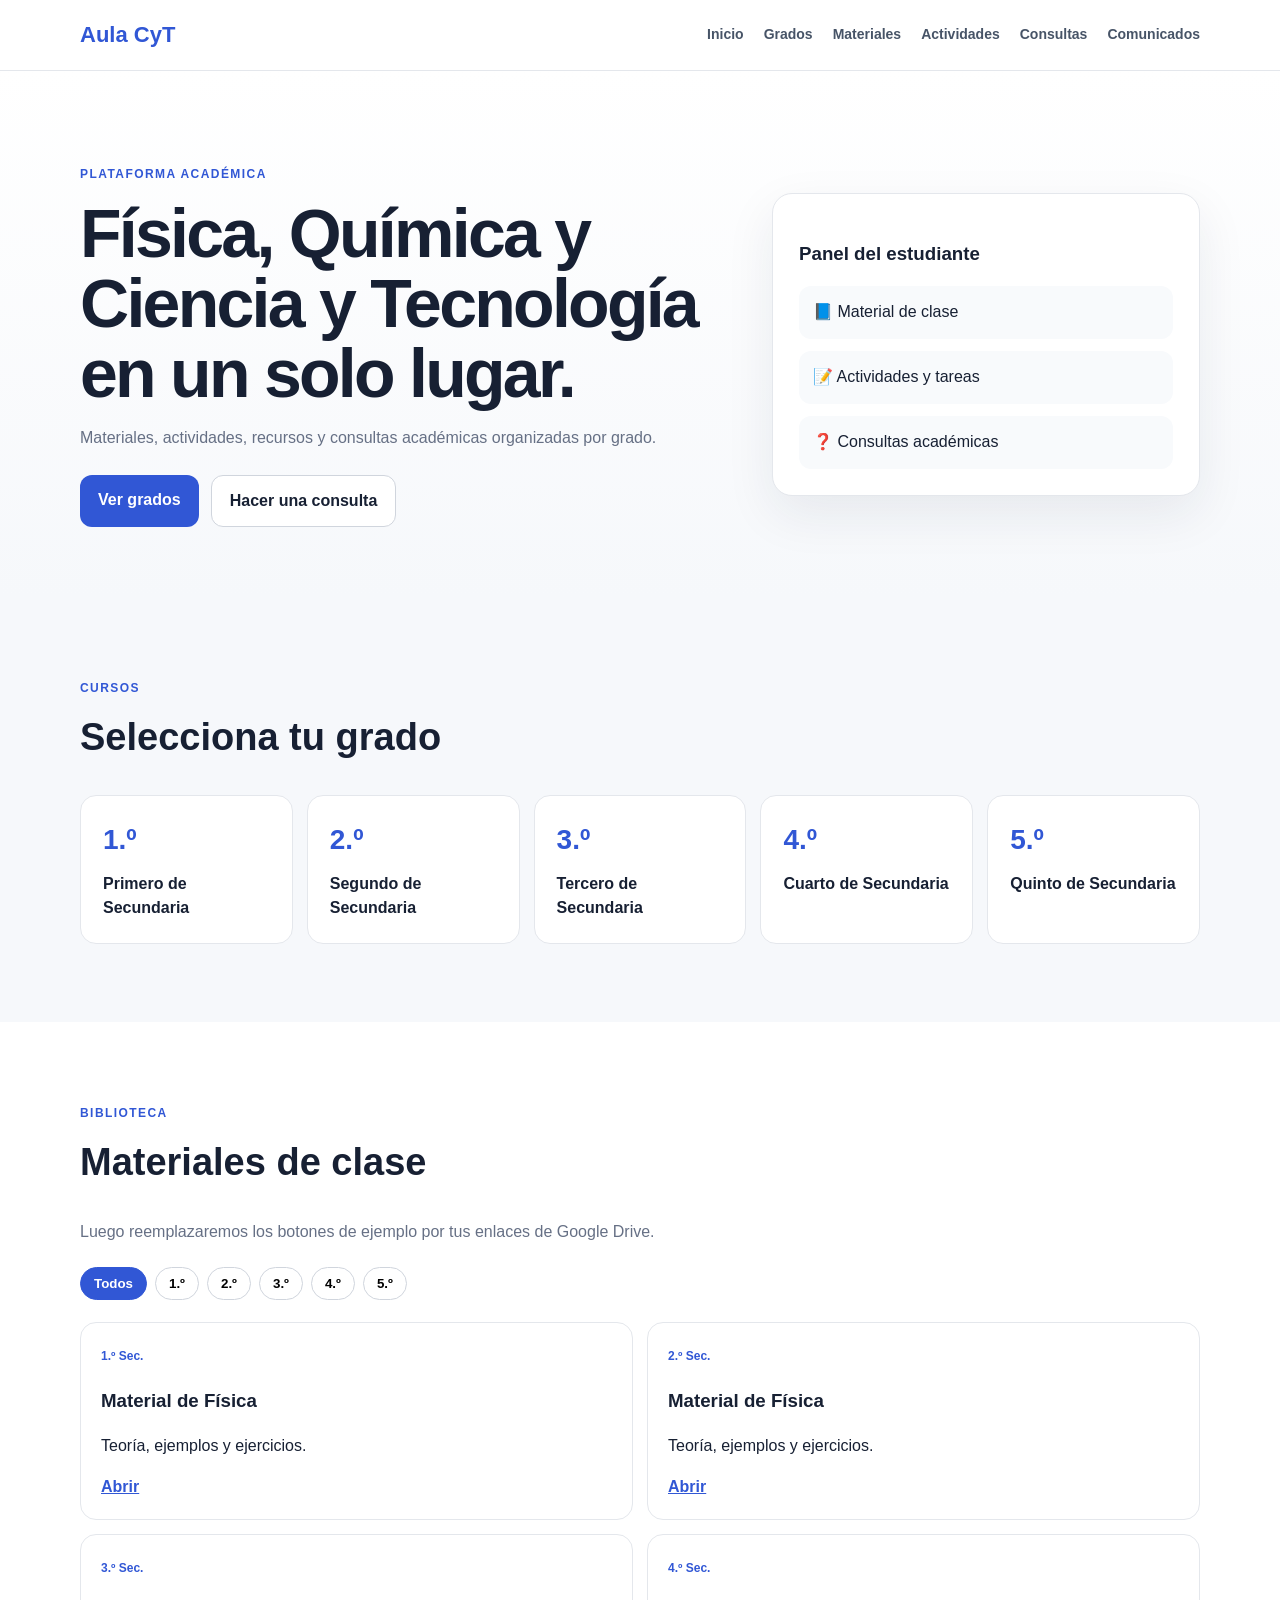
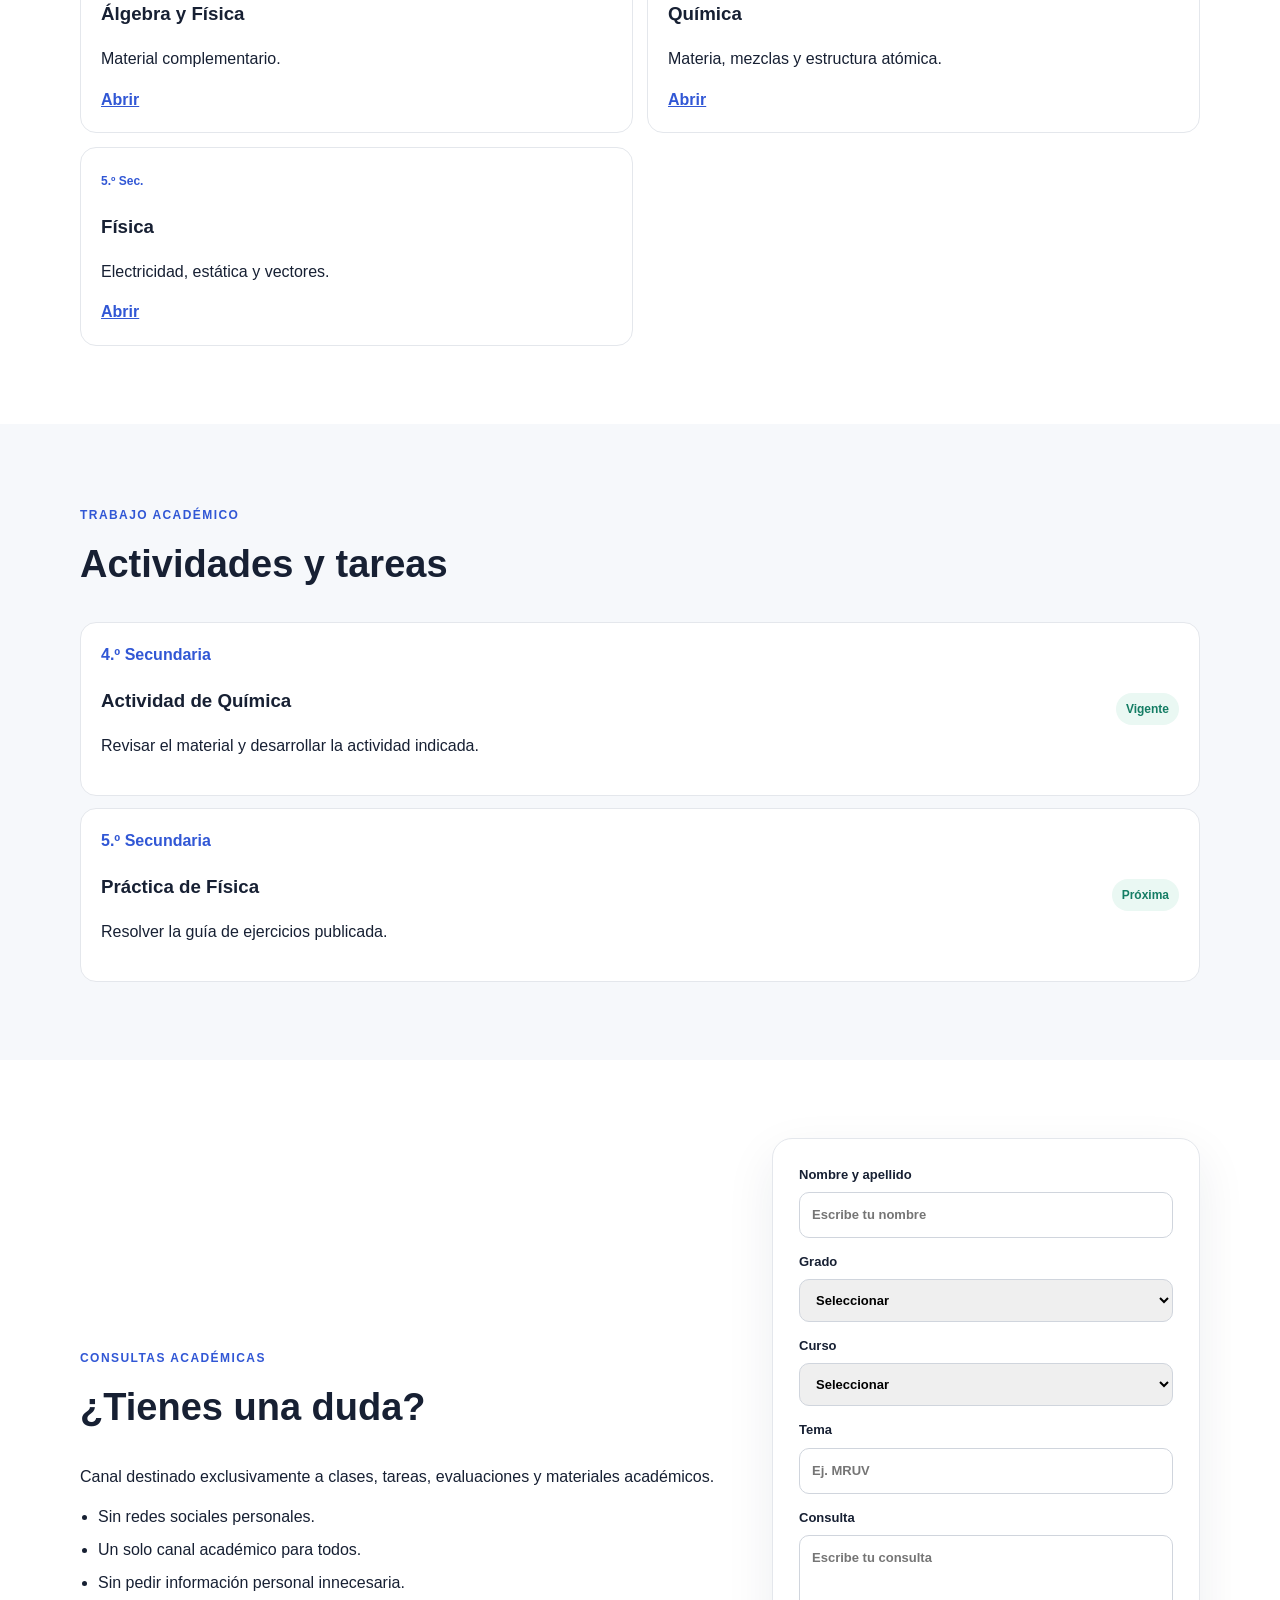
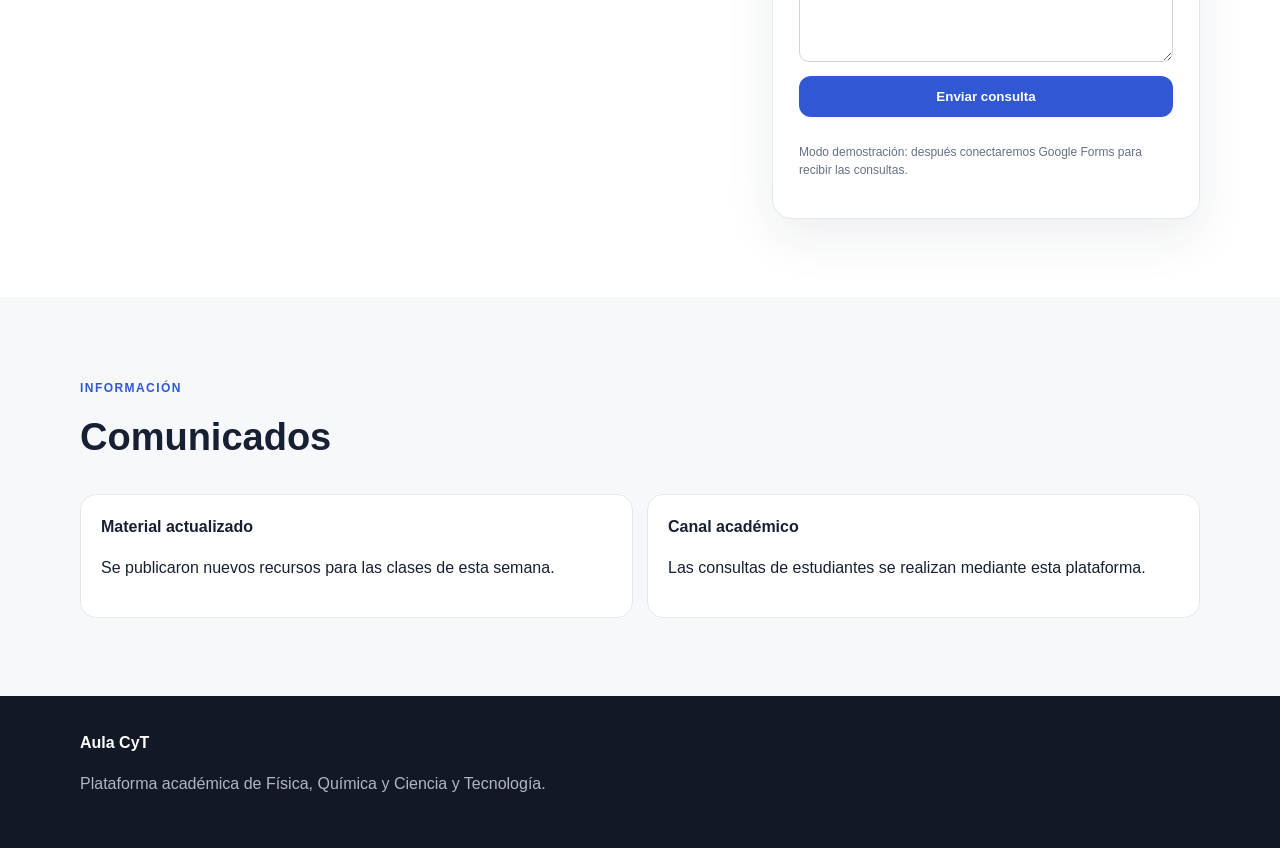
==== index.html @ d86c6612 "Add files via upload" ====
<!doctype html>
<html lang="es">
<head>
  <meta charset="utf-8">
  <meta name="viewport" content="width=device-width, initial-scale=1">
  <title>Aula CyT</title>
  <link rel="stylesheet" href="styles.css">
</head>
<body>
  <header class="topbar">
    <div class="container nav">
      <a class="brand" href="#inicio">Aula CyT</a>
      <button id="menuBtn" class="menu">☰</button>
      <nav id="navLinks">
        <a href="#inicio">Inicio</a>
        <a href="#grados">Grados</a>
        <a href="#materiales">Materiales</a>
        <a href="#actividades">Actividades</a>
        <a href="#consultas">Consultas</a>
        <a href="#comunicados">Comunicados</a>
      </nav>
    </div>
  </header>

  <main>
    <section id="inicio" class="hero">
      <div class="container hero-grid">
        <div>
          <span class="eyebrow">PLATAFORMA ACADÉMICA</span>
          <h1>Física, Química y Ciencia y Tecnología en un solo lugar.</h1>
          <p>Materiales, actividades, recursos y consultas académicas organizadas por grado.</p>
          <div class="actions">
            <a class="btn primary" href="#grados">Ver grados</a>
            <a class="btn secondary" href="#consultas">Hacer una consulta</a>
          </div>
        </div>
        <div class="card">
          <h3>Panel del estudiante</h3>
          <div class="feature">📘 Material de clase</div>
          <div class="feature">📝 Actividades y tareas</div>
          <div class="feature">❓ Consultas académicas</div>
        </div>
      </div>
    </section>

    <section id="grados" class="section">
      <div class="container">
        <span class="eyebrow">CURSOS</span>
        <h2>Selecciona tu grado</h2>
        <div class="grade-grid">
          <a class="grade-card" href="#materiales" data-grade="1"><b>1.º</b><span>Primero de Secundaria</span></a>
          <a class="grade-card" href="#materiales" data-grade="2"><b>2.º</b><span>Segundo de Secundaria</span></a>
          <a class="grade-card" href="#materiales" data-grade="3"><b>3.º</b><span>Tercero de Secundaria</span></a>
          <a class="grade-card" href="#materiales" data-grade="4"><b>4.º</b><span>Cuarto de Secundaria</span></a>
          <a class="grade-card" href="#materiales" data-grade="5"><b>5.º</b><span>Quinto de Secundaria</span></a>
        </div>
      </div>
    </section>

    <section id="materiales" class="section alt">
      <div class="container">
        <span class="eyebrow">BIBLIOTECA</span>
        <h2>Materiales de clase</h2>
        <p class="muted">Luego reemplazaremos los botones de ejemplo por tus enlaces de Google Drive.</p>

        <div class="filters">
          <button class="chip active" data-filter="all">Todos</button>
          <button class="chip" data-filter="1">1.º</button>
          <button class="chip" data-filter="2">2.º</button>
          <button class="chip" data-filter="3">3.º</button>
          <button class="chip" data-filter="4">4.º</button>
          <button class="chip" data-filter="5">5.º</button>
        </div>

        <div class="resource-grid">
          <article class="resource" data-grade="1"><span>1.º Sec.</span><h3>Material de Física</h3><p>Teoría, ejemplos y ejercicios.</p><a href="#" onclick="return false;">Abrir</a></article>
          <article class="resource" data-grade="2"><span>2.º Sec.</span><h3>Material de Física</h3><p>Teoría, ejemplos y ejercicios.</p><a href="#" onclick="return false;">Abrir</a></article>
          <article class="resource" data-grade="3"><span>3.º Sec.</span><h3>Álgebra y Física</h3><p>Material complementario.</p><a href="#" onclick="return false;">Abrir</a></article>
          <article class="resource" data-grade="4"><span>4.º Sec.</span><h3>Química</h3><p>Materia, mezclas y estructura atómica.</p><a href="#" onclick="return false;">Abrir</a></article>
          <article class="resource" data-grade="5"><span>5.º Sec.</span><h3>Física</h3><p>Electricidad, estática y vectores.</p><a href="#" onclick="return false;">Abrir</a></article>
        </div>
      </div>
    </section>

    <section id="actividades" class="section">
      <div class="container">
        <span class="eyebrow">TRABAJO ACADÉMICO</span>
        <h2>Actividades y tareas</h2>
        <div class="task">
          <div><b>4.º Secundaria</b><h3>Actividad de Química</h3><p>Revisar el material y desarrollar la actividad indicada.</p></div>
          <span class="badge">Vigente</span>
        </div>
        <div class="task">
          <div><b>5.º Secundaria</b><h3>Práctica de Física</h3><p>Resolver la guía de ejercicios publicada.</p></div>
          <span class="badge">Próxima</span>
        </div>
      </div>
    </section>

    <section id="consultas" class="section alt">
      <div class="container two-col">
        <div>
          <span class="eyebrow">CONSULTAS ACADÉMICAS</span>
          <h2>¿Tienes una duda?</h2>
          <p>Canal destinado exclusivamente a clases, tareas, evaluaciones y materiales académicos.</p>
          <ul>
            <li>Sin redes sociales personales.</li>
            <li>Un solo canal académico para todos.</li>
            <li>Sin pedir información personal innecesaria.</li>
          </ul>
        </div>
        <div class="card">
          <form id="academicForm">
            <label>Nombre y apellido<input required type="text" placeholder="Escribe tu nombre"></label>
            <label>Grado
              <select required>
                <option value="">Seleccionar</option>
                <option>1.º Secundaria</option>
                <option>2.º Secundaria</option>
                <option>3.º Secundaria</option>
                <option>4.º Secundaria</option>
                <option>5.º Secundaria</option>
              </select>
            </label>
            <label>Curso
              <select required>
                <option value="">Seleccionar</option>
                <option>Física</option>
                <option>Química</option>
                <option>Ciencia y Tecnología</option>
              </select>
            </label>
            <label>Tema<input required type="text" placeholder="Ej. MRUV"></label>
            <label>Consulta<textarea required rows="5" placeholder="Escribe tu consulta"></textarea></label>
            <button class="btn primary full" type="submit">Enviar consulta</button>
            <p id="formMessage" class="small muted">Modo demostración: después conectaremos Google Forms para recibir las consultas.</p>
          </form>
        </div>
      </div>
    </section>

    <section id="comunicados" class="section">
      <div class="container">
        <span class="eyebrow">INFORMACIÓN</span>
        <h2>Comunicados</h2>
        <div class="notice-grid">
          <article class="notice"><b>Material actualizado</b><p>Se publicaron nuevos recursos para las clases de esta semana.</p></article>
          <article class="notice"><b>Canal académico</b><p>Las consultas de estudiantes se realizan mediante esta plataforma.</p></article>
        </div>
      </div>
    </section>
  </main>

  <footer>
    <div class="container">
      <b>Aula CyT</b>
      <p>Plataforma académica de Física, Química y Ciencia y Tecnología.</p>
    </div>
  </footer>

  <script src="app.js"></script>
</body>
</html>
---- styles.css ----
*{box-sizing:border-box}html{scroll-behavior:smooth}body{margin:0;font-family:Arial,Helvetica,sans-serif;background:#f6f8fb;color:#172033;line-height:1.55}.container{width:min(1120px,calc(100% - 32px));margin:auto}.topbar{position:sticky;top:0;background:#ffffffee;border-bottom:1px solid #e4e7ec;z-index:10}.nav{min-height:70px;display:flex;align-items:center;justify-content:space-between}.brand{font-weight:800;font-size:22px;color:#3157d5;text-decoration:none}nav{display:flex;gap:20px}nav a{text-decoration:none;color:#475467;font-weight:700;font-size:14px}.menu{display:none;background:none;border:0;font-size:26px}.hero{padding:90px 0 70px;background:linear-gradient(#fff,#f6f8fb)}.hero-grid,.two-col{display:grid;grid-template-columns:1.2fr .8fr;gap:50px;align-items:center}.eyebrow{font-size:12px;letter-spacing:.12em;color:#3157d5;font-weight:800}.hero h1{font-size:clamp(42px,6vw,68px);line-height:1.03;margin:12px 0 18px;letter-spacing:-.04em}.hero p,.muted{color:#667085}.actions{display:flex;gap:12px;flex-wrap:wrap;margin-top:24px}.btn{display:inline-block;padding:13px 18px;border-radius:12px;text-decoration:none;font-weight:700;border:0;cursor:pointer}.primary{background:#3157d5;color:#fff}.secondary{background:#fff;color:#172033;border:1px solid #d0d5dd}.card{background:#fff;border:1px solid #e4e7ec;border-radius:20px;padding:26px;box-shadow:0 18px 50px rgba(20,33,61,.08)}.feature{background:#f8fafc;border-radius:12px;padding:14px;margin-top:12px}.section{padding:78px 0}.alt{background:#fff}.section h2{font-size:38px;margin:8px 0 28px}.grade-grid{display:grid;grid-template-columns:repeat(5,1fr);gap:14px}.grade-card{background:#fff;border:1px solid #e4e7ec;border-radius:16px;padding:22px;text-decoration:none;color:#172033}.grade-card b{display:block;color:#3157d5;font-size:28px;margin-bottom:10px}.grade-card span{font-weight:700}.filters{display:flex;gap:8px;flex-wrap:wrap;margin:22px 0}.chip{border:1px solid #d0d5dd;background:#fff;border-radius:999px;padding:8px 13px;font-weight:700;cursor:pointer}.chip.active{background:#3157d5;color:#fff;border-color:#3157d5}.resource-grid{display:grid;grid-template-columns:repeat(2,1fr);gap:14px}.resource{background:#fff;border:1px solid #e4e7ec;border-radius:16px;padding:20px}.resource span{font-size:12px;font-weight:800;color:#3157d5}.resource a{color:#3157d5;font-weight:700}.task{display:flex;align-items:center;justify-content:space-between;background:#fff;border:1px solid #e4e7ec;border-radius:16px;padding:20px;margin-top:12px}.task b{color:#3157d5}.badge{background:#eaf8f3;color:#147d64;padding:7px 10px;border-radius:999px;font-weight:700;font-size:12px}.two-col ul{padding-left:18px}.two-col li{margin:8px 0}form{display:grid;gap:14px}label{font-size:13px;font-weight:700;display:grid;gap:7px}input,select,textarea{width:100%;border:1px solid #d0d5dd;border-radius:10px;padding:12px;font:inherit}.full{width:100%}.small{font-size:12px}.notice-grid{display:grid;grid-template-columns:1fr 1fr;gap:14px}.notice{background:#fff;border:1px solid #e4e7ec;border-radius:16px;padding:20px}footer{background:#121826;color:#fff;padding:35px 0}footer p{color:#aeb7c6}.hidden{display:none!important}@media(max-width:900px){.hero-grid,.two-col{grid-template-columns:1fr}.grade-grid{grid-template-columns:repeat(2,1fr)}.resource-grid{grid-template-columns:1fr}nav{display:none;position:absolute;top:70px;left:16px;right:16px;background:#fff;padding:14px;border:1px solid #e4e7ec;border-radius:12px;flex-direction:column}.menu{display:block}nav.open{display:flex}}@media(max-width:600px){.grade-grid,.notice-grid{grid-template-columns:1fr}.section{padding:60px 0}.task{align-items:flex-start;gap:15px}.hero{padding-top:60px}}
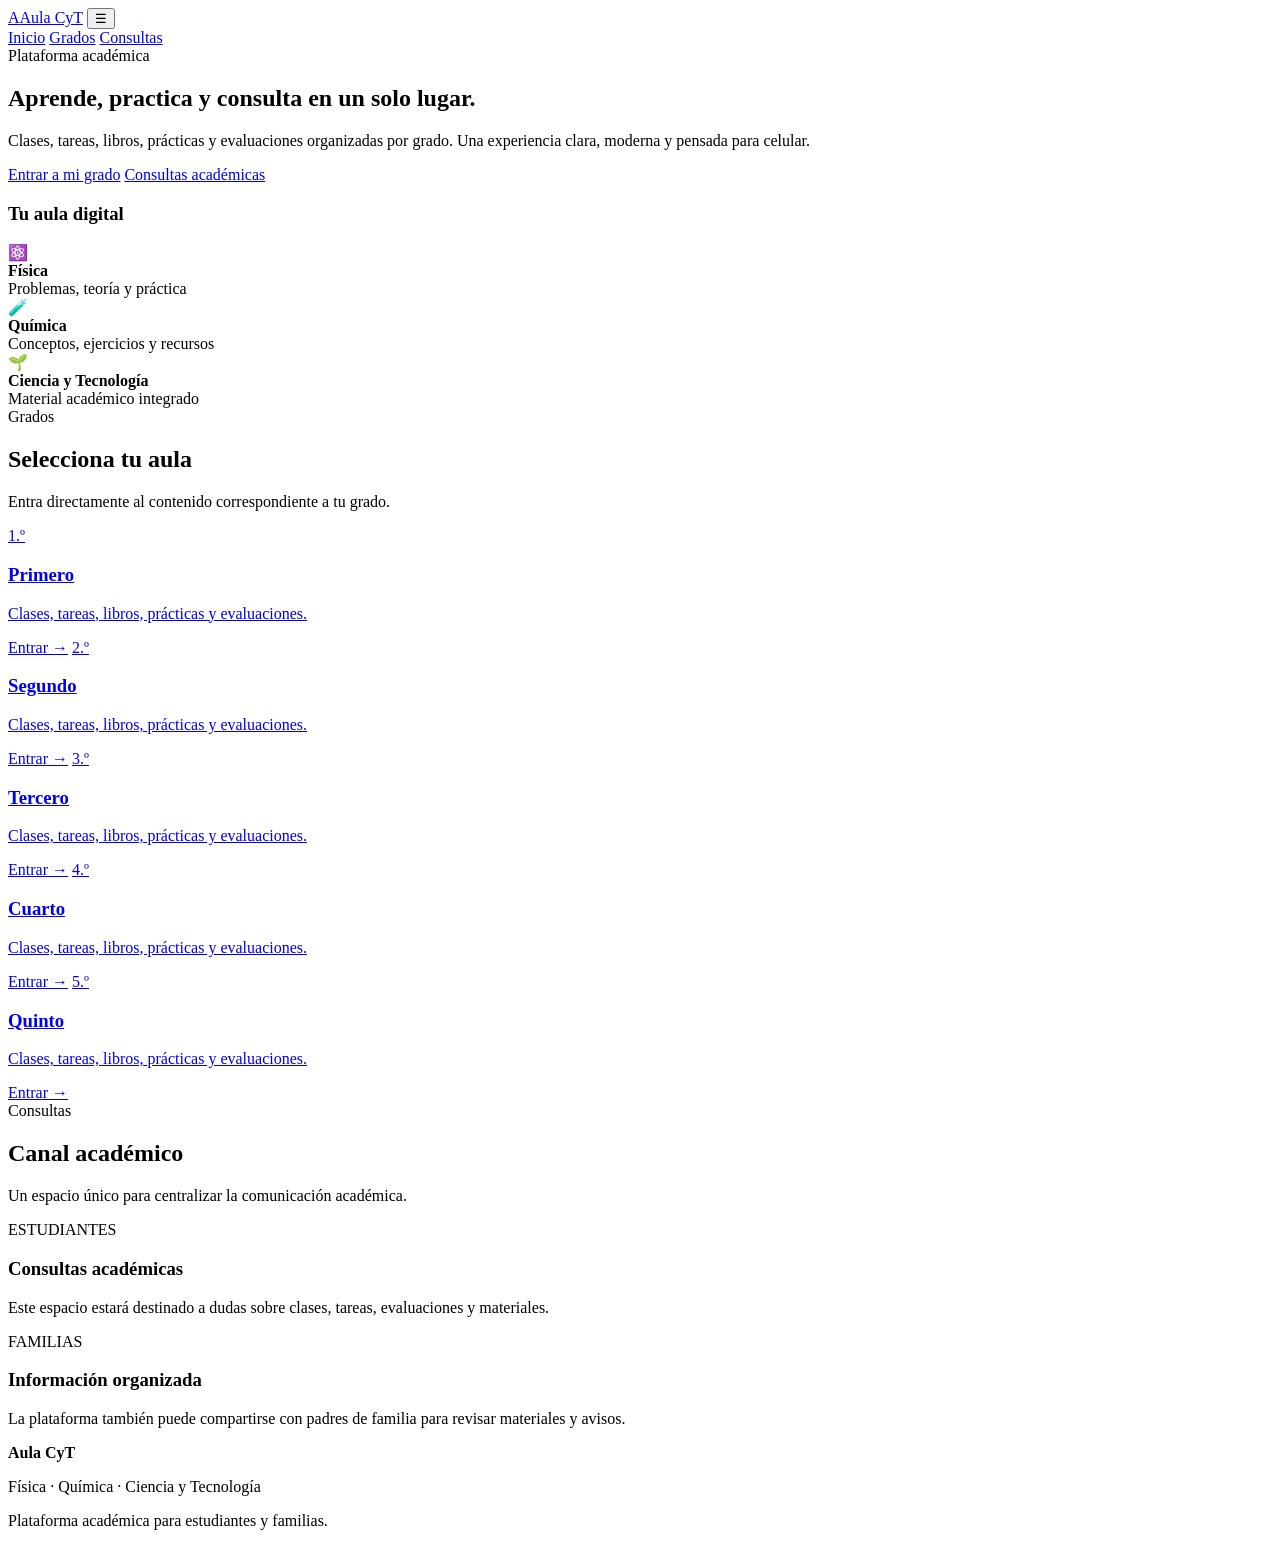
==== commit 2c8e51da: "Add files via upload" ====
--- a/index.html
+++ b/index.html
@@ -1,163 +1,90 @@
 <!doctype html>
 <html lang="es">
 <head>
-  <meta charset="utf-8">
-  <meta name="viewport" content="width=device-width, initial-scale=1">
-  <title>Aula CyT</title>
-  <link rel="stylesheet" href="styles.css">
+<meta charset="utf-8">
+<meta name="viewport" content="width=device-width,initial-scale=1">
+<meta name="theme-color" content="#2563eb">
+<title>Aula CyT</title>
+<link rel="stylesheet" href="assets/styles.css">
 </head>
 <body>
-  <header class="topbar">
-    <div class="container nav">
-      <a class="brand" href="#inicio">Aula CyT</a>
-      <button id="menuBtn" class="menu">☰</button>
-      <nav id="navLinks">
-        <a href="#inicio">Inicio</a>
-        <a href="#grados">Grados</a>
-        <a href="#materiales">Materiales</a>
-        <a href="#actividades">Actividades</a>
-        <a href="#consultas">Consultas</a>
-        <a href="#comunicados">Comunicados</a>
-      </nav>
+
+<header>
+  <div class="container nav">
+    <a class="brand" href="index.html"><span class="mark">A</span><span>Aula CyT</span></a>
+    <button class="menu-btn" id="menuBtn" aria-label="Abrir menú">☰</button>
+    <nav id="navLinks">
+      <a href="index.html">Inicio</a>
+      <a href="index.html#grados">Grados</a>
+      <a href="index.html#consultas">Consultas</a>
+    </nav>
+  </div>
+</header>
+
+<section class="hero">
+  <div class="container hero-grid">
+    <div>
+      <span class="eyebrow">Plataforma académica</span>
+      <h1>Aprende, practica y consulta en un solo lugar.</h1>
+      <p class="lead">Clases, tareas, libros, prácticas y evaluaciones organizadas por grado. Una experiencia clara, moderna y pensada para celular.</p>
+      <div class="actions">
+        <a class="btn primary" href="#grados">Entrar a mi grado</a>
+        <a class="btn secondary" href="#consultas">Consultas académicas</a>
+      </div>
     </div>
-  </header>
+    <div class="card hero-card">
+      <h3>Tu aula digital</h3>
+      <div class="feature"><span class="ficon physics">⚛️</span><div><b>Física</b><div class="small muted">Problemas, teoría y práctica</div></div></div>
+      <div class="feature"><span class="ficon chem">🧪</span><div><b>Química</b><div class="small muted">Conceptos, ejercicios y recursos</div></div></div>
+      <div class="feature"><span class="ficon cyt">🌱</span><div><b>Ciencia y Tecnología</b><div class="small muted">Material académico integrado</div></div></div>
+    </div>
+  </div>
+</section>
 
-  <main>
-    <section id="inicio" class="hero">
-      <div class="container hero-grid">
-        <div>
-          <span class="eyebrow">PLATAFORMA ACADÉMICA</span>
-          <h1>Física, Química y Ciencia y Tecnología en un solo lugar.</h1>
-          <p>Materiales, actividades, recursos y consultas académicas organizadas por grado.</p>
-          <div class="actions">
-            <a class="btn primary" href="#grados">Ver grados</a>
-            <a class="btn secondary" href="#consultas">Hacer una consulta</a>
-          </div>
-        </div>
-        <div class="card">
-          <h3>Panel del estudiante</h3>
-          <div class="feature">📘 Material de clase</div>
-          <div class="feature">📝 Actividades y tareas</div>
-          <div class="feature">❓ Consultas académicas</div>
-        </div>
-      </div>
-    </section>
+<section class="section" id="grados">
+  <div class="container">
+    <div class="section-head">
+      <div><span class="eyebrow">Grados</span><h2>Selecciona tu aula</h2></div>
+      <p>Entra directamente al contenido correspondiente a tu grado.</p>
+    </div>
+    <div class="grade-grid">
+      <a class="grade-card" href="grado.html?g=1"><span class="num">1.º</span><h3>Primero</h3><p>Clases, tareas, libros, prácticas y evaluaciones.</p><span class="open">Entrar →</span></a>
+      <a class="grade-card" href="grado.html?g=2"><span class="num">2.º</span><h3>Segundo</h3><p>Clases, tareas, libros, prácticas y evaluaciones.</p><span class="open">Entrar →</span></a>
+      <a class="grade-card" href="grado.html?g=3"><span class="num">3.º</span><h3>Tercero</h3><p>Clases, tareas, libros, prácticas y evaluaciones.</p><span class="open">Entrar →</span></a>
+      <a class="grade-card" href="grado.html?g=4"><span class="num">4.º</span><h3>Cuarto</h3><p>Clases, tareas, libros, prácticas y evaluaciones.</p><span class="open">Entrar →</span></a>
+      <a class="grade-card" href="grado.html?g=5"><span class="num">5.º</span><h3>Quinto</h3><p>Clases, tareas, libros, prácticas y evaluaciones.</p><span class="open">Entrar →</span></a>
+    </div>
+  </div>
+</section>
 
-    <section id="grados" class="section">
-      <div class="container">
-        <span class="eyebrow">CURSOS</span>
-        <h2>Selecciona tu grado</h2>
-        <div class="grade-grid">
-          <a class="grade-card" href="#materiales" data-grade="1"><b>1.º</b><span>Primero de Secundaria</span></a>
-          <a class="grade-card" href="#materiales" data-grade="2"><b>2.º</b><span>Segundo de Secundaria</span></a>
-          <a class="grade-card" href="#materiales" data-grade="3"><b>3.º</b><span>Tercero de Secundaria</span></a>
-          <a class="grade-card" href="#materiales" data-grade="4"><b>4.º</b><span>Cuarto de Secundaria</span></a>
-          <a class="grade-card" href="#materiales" data-grade="5"><b>5.º</b><span>Quinto de Secundaria</span></a>
-        </div>
-      </div>
-    </section>
+<section class="section alt" id="consultas">
+  <div class="container">
+    <div class="section-head">
+      <div><span class="eyebrow">Consultas</span><h2>Canal académico</h2></div>
+      <p>Un espacio único para centralizar la comunicación académica.</p>
+    </div>
+    <div class="notice-grid">
+      <article class="notice">
+        <span class="label info">ESTUDIANTES</span>
+        <h3>Consultas académicas</h3>
+        <p>Este espacio estará destinado a dudas sobre clases, tareas, evaluaciones y materiales.</p>
+      </article>
+      <article class="notice">
+        <span class="label family">FAMILIAS</span>
+        <h3>Información organizada</h3>
+        <p>La plataforma también puede compartirse con padres de familia para revisar materiales y avisos.</p>
+      </article>
+    </div>
+  </div>
+</section>
 
-    <section id="materiales" class="section alt">
-      <div class="container">
-        <span class="eyebrow">BIBLIOTECA</span>
-        <h2>Materiales de clase</h2>
-        <p class="muted">Luego reemplazaremos los botones de ejemplo por tus enlaces de Google Drive.</p>
+<footer>
+  <div class="container footer-grid">
+    <div><b>Aula CyT</b><p>Física · Química · Ciencia y Tecnología</p></div>
+    <div><p>Plataforma académica para estudiantes y familias.</p></div>
+  </div>
+</footer>
 
-        <div class="filters">
-          <button class="chip active" data-filter="all">Todos</button>
-          <button class="chip" data-filter="1">1.º</button>
-          <button class="chip" data-filter="2">2.º</button>
-          <button class="chip" data-filter="3">3.º</button>
-          <button class="chip" data-filter="4">4.º</button>
-          <button class="chip" data-filter="5">5.º</button>
-        </div>
-
-        <div class="resource-grid">
-          <article class="resource" data-grade="1"><span>1.º Sec.</span><h3>Material de Física</h3><p>Teoría, ejemplos y ejercicios.</p><a href="#" onclick="return false;">Abrir</a></article>
-          <article class="resource" data-grade="2"><span>2.º Sec.</span><h3>Material de Física</h3><p>Teoría, ejemplos y ejercicios.</p><a href="#" onclick="return false;">Abrir</a></article>
-          <article class="resource" data-grade="3"><span>3.º Sec.</span><h3>Álgebra y Física</h3><p>Material complementario.</p><a href="#" onclick="return false;">Abrir</a></article>
-          <article class="resource" data-grade="4"><span>4.º Sec.</span><h3>Química</h3><p>Materia, mezclas y estructura atómica.</p><a href="#" onclick="return false;">Abrir</a></article>
-          <article class="resource" data-grade="5"><span>5.º Sec.</span><h3>Física</h3><p>Electricidad, estática y vectores.</p><a href="#" onclick="return false;">Abrir</a></article>
-        </div>
-      </div>
-    </section>
-
-    <section id="actividades" class="section">
-      <div class="container">
-        <span class="eyebrow">TRABAJO ACADÉMICO</span>
-        <h2>Actividades y tareas</h2>
-        <div class="task">
-          <div><b>4.º Secundaria</b><h3>Actividad de Química</h3><p>Revisar el material y desarrollar la actividad indicada.</p></div>
-          <span class="badge">Vigente</span>
-        </div>
-        <div class="task">
-          <div><b>5.º Secundaria</b><h3>Práctica de Física</h3><p>Resolver la guía de ejercicios publicada.</p></div>
-          <span class="badge">Próxima</span>
-        </div>
-      </div>
-    </section>
-
-    <section id="consultas" class="section alt">
-      <div class="container two-col">
-        <div>
-          <span class="eyebrow">CONSULTAS ACADÉMICAS</span>
-          <h2>¿Tienes una duda?</h2>
-          <p>Canal destinado exclusivamente a clases, tareas, evaluaciones y materiales académicos.</p>
-          <ul>
-            <li>Sin redes sociales personales.</li>
-            <li>Un solo canal académico para todos.</li>
-            <li>Sin pedir información personal innecesaria.</li>
-          </ul>
-        </div>
-        <div class="card">
-          <form id="academicForm">
-            <label>Nombre y apellido<input required type="text" placeholder="Escribe tu nombre"></label>
-            <label>Grado
-              <select required>
-                <option value="">Seleccionar</option>
-                <option>1.º Secundaria</option>
-                <option>2.º Secundaria</option>
-                <option>3.º Secundaria</option>
-                <option>4.º Secundaria</option>
-                <option>5.º Secundaria</option>
-              </select>
-            </label>
-            <label>Curso
-              <select required>
-                <option value="">Seleccionar</option>
-                <option>Física</option>
-                <option>Química</option>
-                <option>Ciencia y Tecnología</option>
-              </select>
-            </label>
-            <label>Tema<input required type="text" placeholder="Ej. MRUV"></label>
-            <label>Consulta<textarea required rows="5" placeholder="Escribe tu consulta"></textarea></label>
-            <button class="btn primary full" type="submit">Enviar consulta</button>
-            <p id="formMessage" class="small muted">Modo demostración: después conectaremos Google Forms para recibir las consultas.</p>
-          </form>
-        </div>
-      </div>
-    </section>
-
-    <section id="comunicados" class="section">
-      <div class="container">
-        <span class="eyebrow">INFORMACIÓN</span>
-        <h2>Comunicados</h2>
-        <div class="notice-grid">
-          <article class="notice"><b>Material actualizado</b><p>Se publicaron nuevos recursos para las clases de esta semana.</p></article>
-          <article class="notice"><b>Canal académico</b><p>Las consultas de estudiantes se realizan mediante esta plataforma.</p></article>
-        </div>
-      </div>
-    </section>
-  </main>
-
-  <footer>
-    <div class="container">
-      <b>Aula CyT</b>
-      <p>Plataforma académica de Física, Química y Ciencia y Tecnología.</p>
-    </div>
-  </footer>
-
-  <script src="app.js"></script>
+<script src="assets/app.js"></script>
 </body>
 </html>
